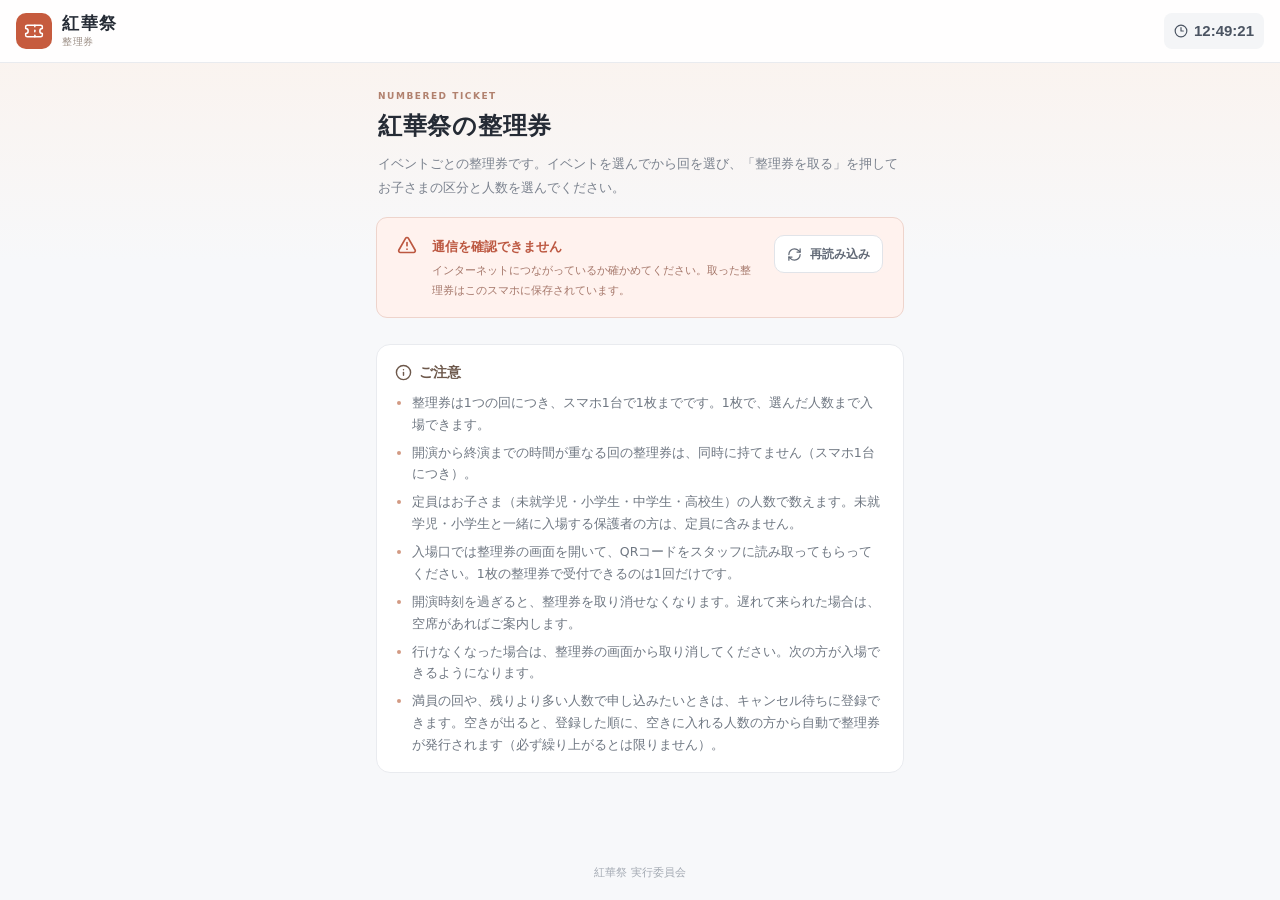
==== index.html @ 61dd818a "更新 2026-10-29 16:33" ====
<!doctype html>
<html lang="ja"><head><meta charset="utf-8"><meta name="viewport" content="width=device-width,initial-scale=1,viewport-fit=cover"><meta name="theme-color" content="#c65b3e"><meta name="description" content="紅華祭 公演の整理券。"><title>紅華祭 整理券</title><link rel="icon" href="./favicon.svg">  <script type="module" crossorigin src="./assets/index-B2X8vnyF.js"></script>
  <link rel="stylesheet" crossorigin href="./assets/index-SqmcdpM0.css">
</head><body><div id="root"></div></body></html>
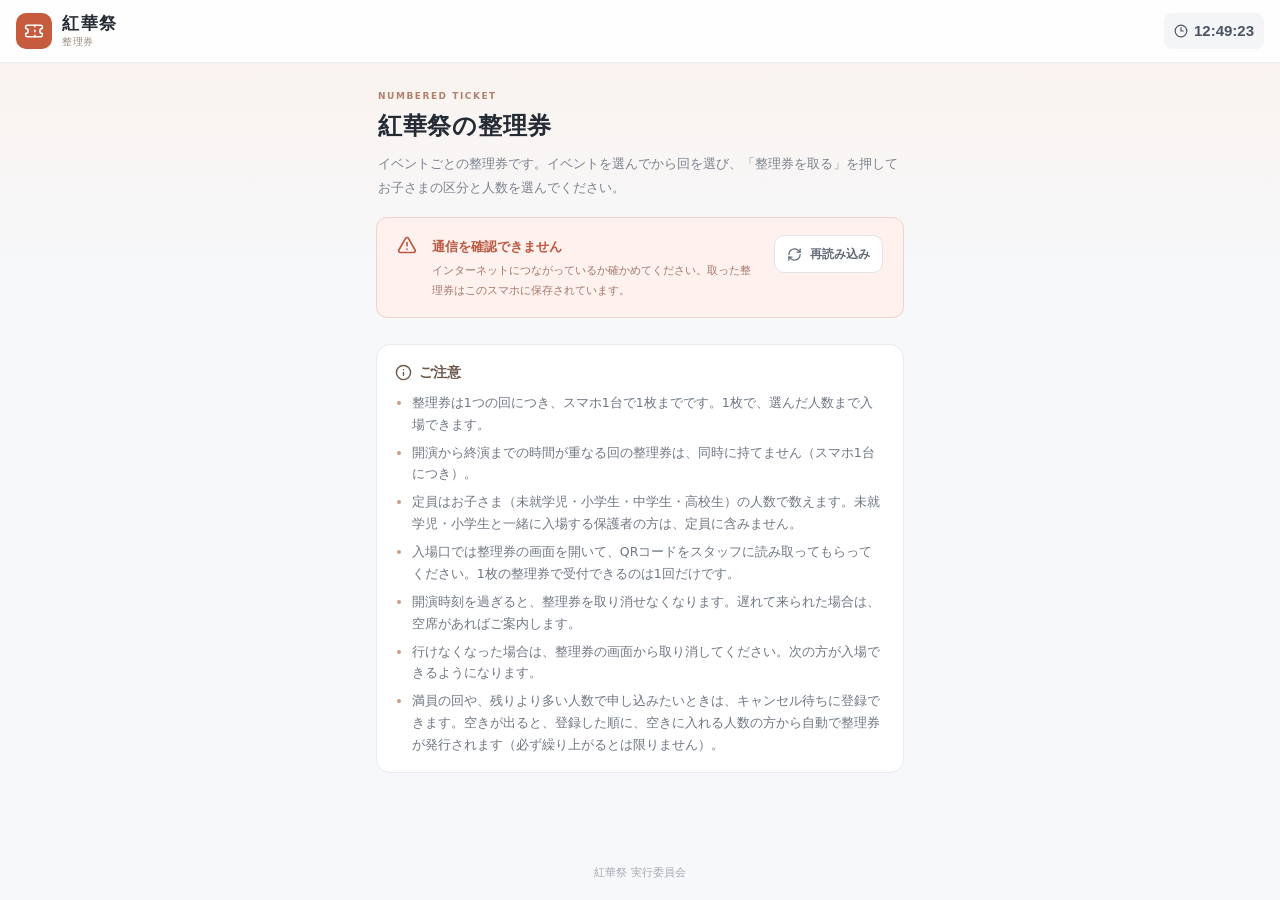
==== commit 7220d20f: "更新 2026-11-05 15:15" ====
--- a/index.html
+++ b/index.html
@@ -1,4 +1,4 @@
 <!doctype html>
-<html lang="ja"><head><meta charset="utf-8"><meta name="viewport" content="width=device-width,initial-scale=1,viewport-fit=cover"><meta name="theme-color" content="#c65b3e"><meta name="description" content="紅華祭 公演の整理券。"><title>紅華祭 整理券</title><link rel="icon" href="./favicon.svg">  <script type="module" crossorigin src="./assets/index-B2X8vnyF.js"></script>
+<html lang="ja"><head><meta charset="utf-8"><meta name="viewport" content="width=device-width,initial-scale=1,viewport-fit=cover"><meta name="theme-color" content="#c65b3e"><meta name="description" content="紅華祭 公演の整理券。"><title>紅華祭 整理券</title><link rel="icon" href="./favicon.svg">  <script type="module" crossorigin src="./assets/index-DXTGym1Z.js"></script>
   <link rel="stylesheet" crossorigin href="./assets/index-SqmcdpM0.css">
 </head><body><div id="root"></div></body></html>
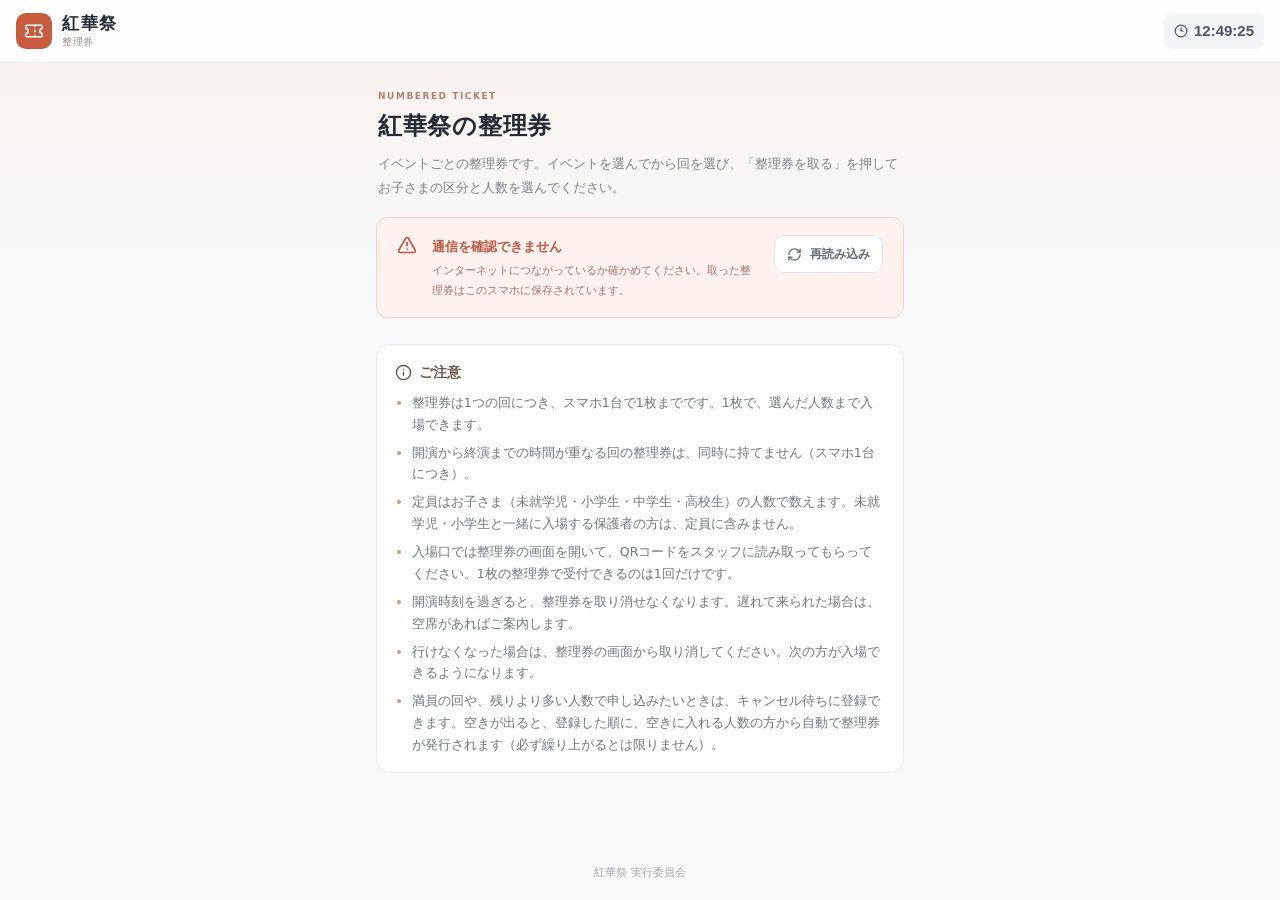
==== commit 3076cf27: "更新 2026-11-05 15:28" ====
--- a/index.html
+++ b/index.html
@@ -1,4 +1,4 @@
 <!doctype html>
-<html lang="ja"><head><meta charset="utf-8"><meta name="viewport" content="width=device-width,initial-scale=1,viewport-fit=cover"><meta name="theme-color" content="#c65b3e"><meta name="description" content="紅華祭 公演の整理券。"><title>紅華祭 整理券</title><link rel="icon" href="./favicon.svg">  <script type="module" crossorigin src="./assets/index-DXTGym1Z.js"></script>
+<html lang="ja"><head><meta charset="utf-8"><meta name="viewport" content="width=device-width,initial-scale=1,viewport-fit=cover"><meta name="theme-color" content="#c65b3e"><meta name="description" content="紅華祭 公演の整理券。"><title>紅華祭 整理券</title><link rel="icon" href="./favicon.svg">  <script type="module" crossorigin src="./assets/index-h0RMxbte.js"></script>
   <link rel="stylesheet" crossorigin href="./assets/index-SqmcdpM0.css">
 </head><body><div id="root"></div></body></html>
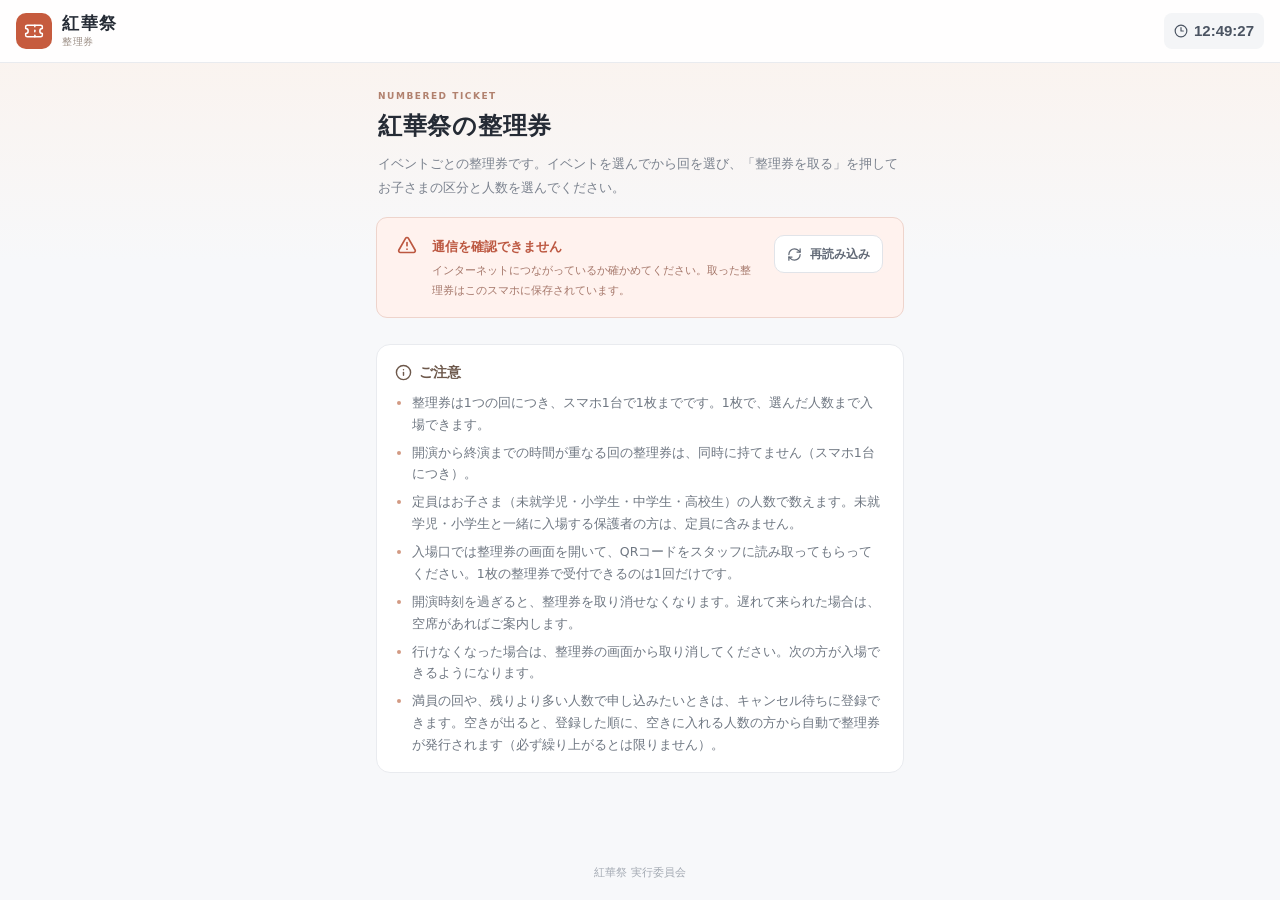
==== commit a10673e0: "更新 2026-11-06 18:54" ====
--- a/index.html
+++ b/index.html
@@ -1,4 +1,4 @@
 <!doctype html>
-<html lang="ja"><head><meta charset="utf-8"><meta name="viewport" content="width=device-width,initial-scale=1,viewport-fit=cover"><meta name="theme-color" content="#c65b3e"><meta name="description" content="紅華祭 公演の整理券。"><title>紅華祭 整理券</title><link rel="icon" href="./favicon.svg">  <script type="module" crossorigin src="./assets/index-h0RMxbte.js"></script>
+<html lang="ja"><head><meta charset="utf-8"><meta name="viewport" content="width=device-width,initial-scale=1,viewport-fit=cover"><meta name="theme-color" content="#c65b3e"><meta name="description" content="紅華祭 公演の整理券。"><title>紅華祭 整理券</title><link rel="icon" href="./favicon.svg">  <script type="module" crossorigin src="./assets/index-3vzN5PiN.js"></script>
   <link rel="stylesheet" crossorigin href="./assets/index-SqmcdpM0.css">
 </head><body><div id="root"></div></body></html>
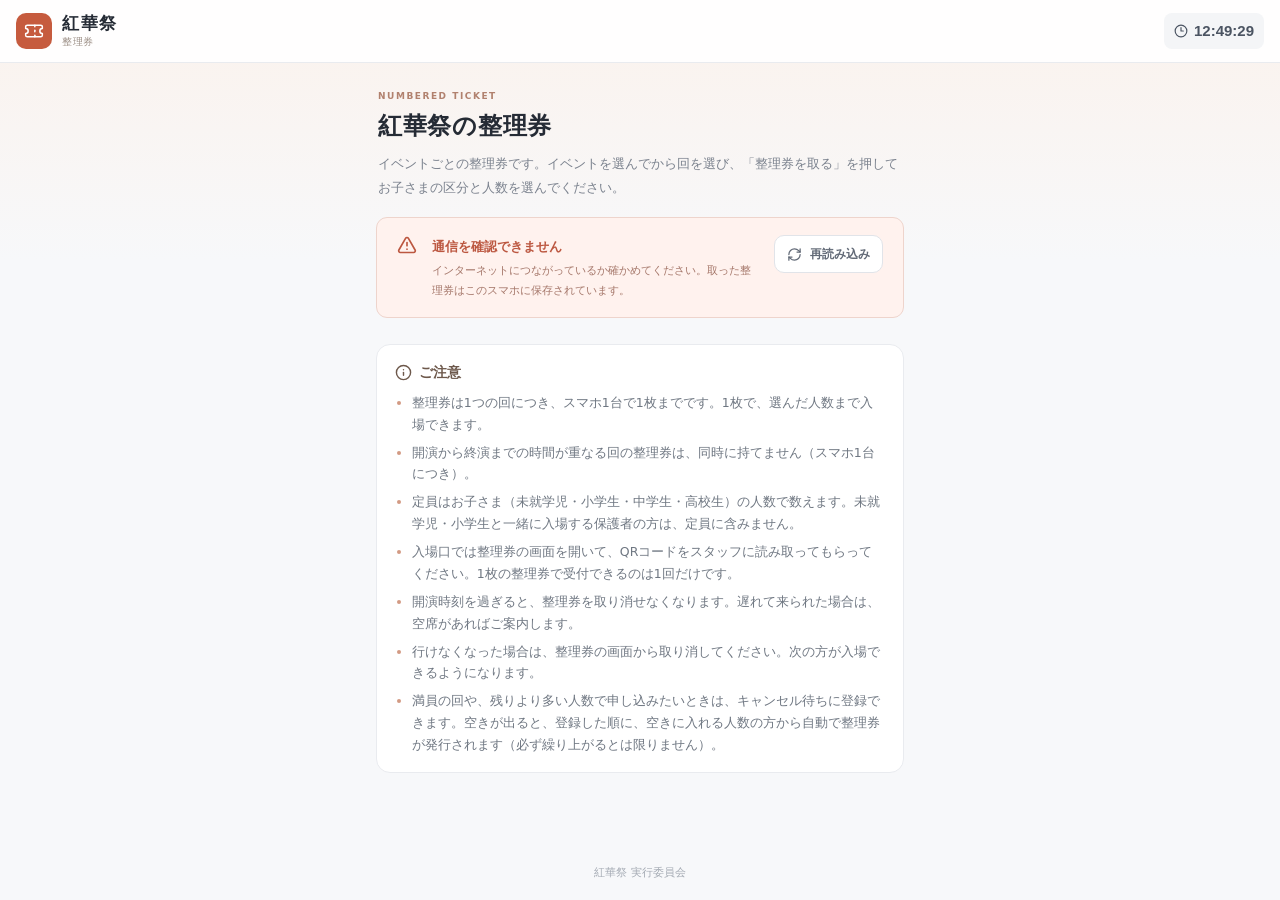
==== commit 3a5ebf4a: "更新 2026-11-07 13:26" ====
--- a/index.html
+++ b/index.html
@@ -1,4 +1,4 @@
 <!doctype html>
-<html lang="ja"><head><meta charset="utf-8"><meta name="viewport" content="width=device-width,initial-scale=1,viewport-fit=cover"><meta name="theme-color" content="#c65b3e"><meta name="description" content="紅華祭 公演の整理券。"><title>紅華祭 整理券</title><link rel="icon" href="./favicon.svg">  <script type="module" crossorigin src="./assets/index-3vzN5PiN.js"></script>
+<html lang="ja"><head><meta charset="utf-8"><meta name="viewport" content="width=device-width,initial-scale=1,viewport-fit=cover"><meta name="theme-color" content="#c65b3e"><meta name="description" content="紅華祭 公演の整理券。"><title>紅華祭 整理券</title><link rel="icon" href="./favicon.svg">  <script type="module" crossorigin src="./assets/index-Qps2pxOl.js"></script>
   <link rel="stylesheet" crossorigin href="./assets/index-SqmcdpM0.css">
 </head><body><div id="root"></div></body></html>
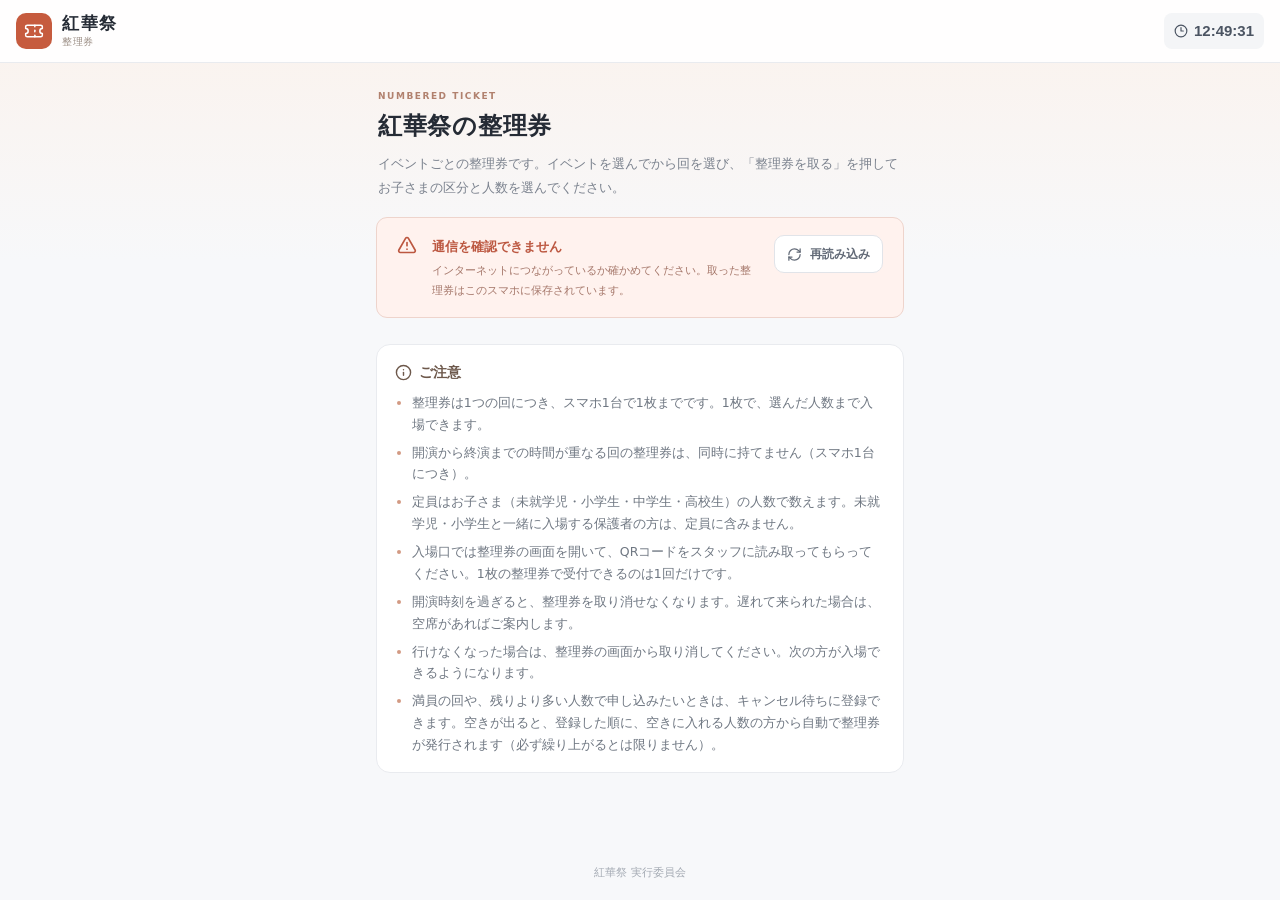
==== commit 6f683901: "更新（接続先修正・秘密鍵を含まないビルド） Co-authored-by: Cursor <cursoragent@cursor.com>" ====
--- a/index.html
+++ b/index.html
@@ -1,4 +1,4 @@
 <!doctype html>
-<html lang="ja"><head><meta charset="utf-8"><meta name="viewport" content="width=device-width,initial-scale=1,viewport-fit=cover"><meta name="theme-color" content="#c65b3e"><meta name="description" content="紅華祭 公演の整理券。"><title>紅華祭 整理券</title><link rel="icon" href="./favicon.svg">  <script type="module" crossorigin src="./assets/index-Qps2pxOl.js"></script>
+<html lang="ja"><head><meta charset="utf-8"><meta name="viewport" content="width=device-width,initial-scale=1,viewport-fit=cover"><meta name="theme-color" content="#c65b3e"><meta name="description" content="紅華祭 公演の整理券。"><title>紅華祭 整理券</title><link rel="icon" href="./favicon.svg">  <script type="module" crossorigin src="./assets/index-cOpNKdWW.js"></script>
   <link rel="stylesheet" crossorigin href="./assets/index-SqmcdpM0.css">
 </head><body><div id="root"></div></body></html>
